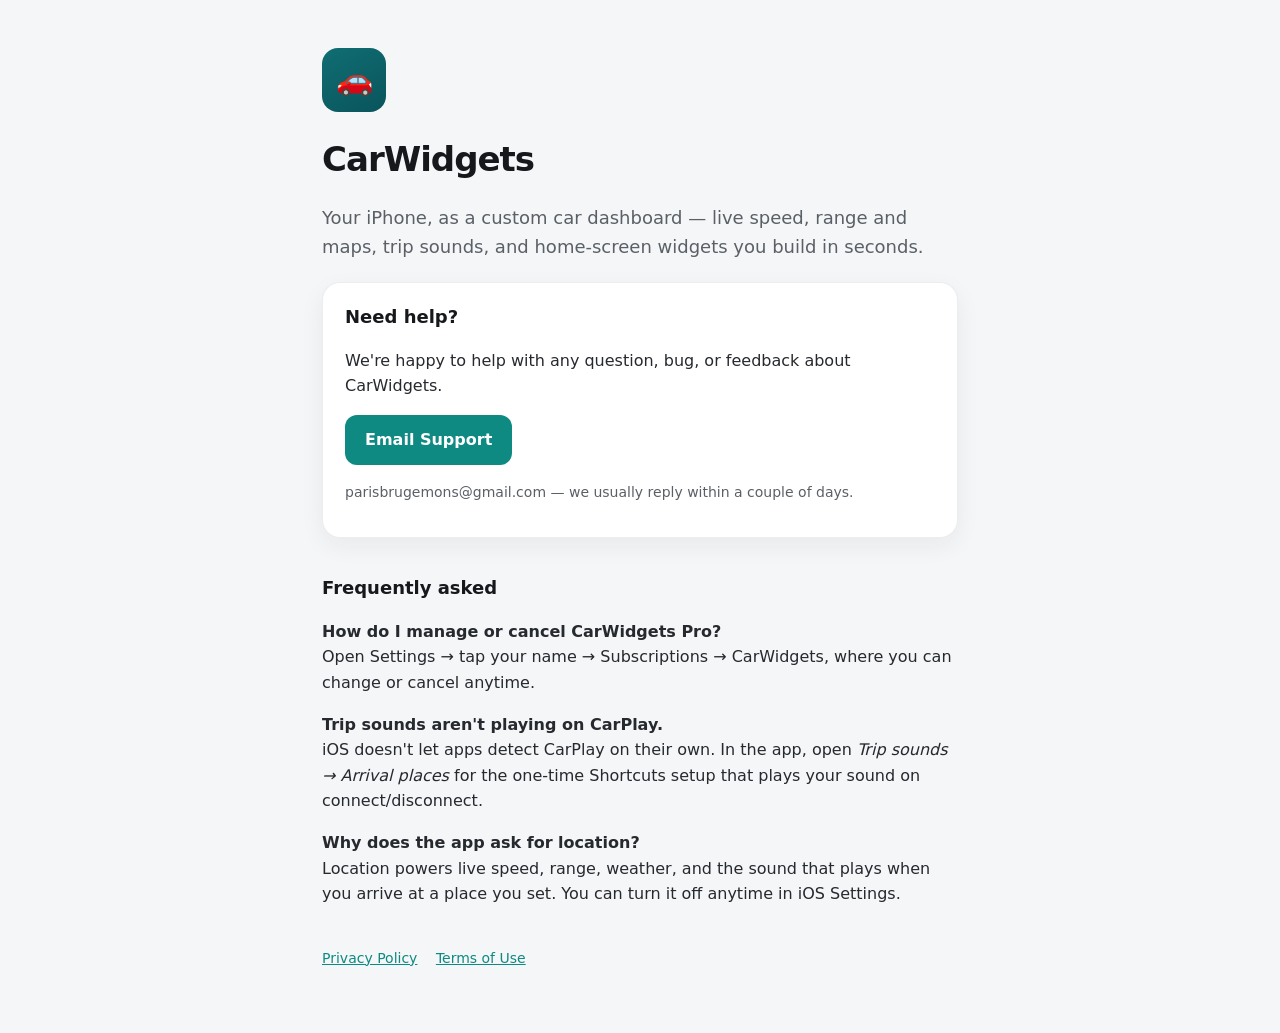
==== index.html @ 7dd518ec "CarWidgets support, privacy & terms pages" ====
<!doctype html>
<html lang="en">
<head>
<meta charset="utf-8">
<meta name="viewport" content="width=device-width, initial-scale=1">
<title>CarWidgets — Support</title>
<style>
  :root { --accent:#0E8A82; --ink:#16181C; --muted:#5b6066; --bg:#f4f6f7; }
  * { box-sizing:border-box; }
  body { margin:0; font:16px/1.6 -apple-system,BlinkMacSystemFont,"SF Pro Text",system-ui,sans-serif; color:var(--ink); background:var(--bg); }
  .wrap { max-width:680px; margin:0 auto; padding:48px 22px 64px; }
  .badge { width:64px;height:64px;border-radius:16px;background:linear-gradient(150deg,#0F6E72,#0A545C);display:flex;align-items:center;justify-content:center;color:#46E6B6;font-size:30px;margin-bottom:20px; }
  h1 { font-size:34px; letter-spacing:-1px; margin:.2em 0; }
  h2 { font-size:18px; margin-top:2em; }
  p { color:#26292e; }
  .lead { font-size:18px; color:var(--muted); }
  a { color:var(--accent); }
  .card { background:#fff; border:1px solid rgba(20,28,32,.08); border-radius:18px; padding:20px 22px; margin:20px 0; box-shadow:0 8px 24px rgba(28,40,48,.06); }
  .btn { display:inline-block; background:var(--accent); color:#fff; text-decoration:none; padding:12px 20px; border-radius:12px; font-weight:600; }
  footer { margin-top:40px; font-size:14px; color:var(--muted); }
  footer a { margin-right:14px; }
</style>
</head>
<body>
  <div class="wrap">
    <div class="badge">🚗</div>
    <h1>CarWidgets</h1>
    <p class="lead">Your iPhone, as a custom car dashboard — live speed, range and maps, trip sounds, and home-screen widgets you build in seconds.</p>

    <div class="card">
      <h2 style="margin-top:0">Need help?</h2>
      <p>We're happy to help with any question, bug, or feedback about CarWidgets.</p>
      <p><a class="btn" href="mailto:parisbrugemons@gmail.com">Email Support</a></p>
      <p style="color:var(--muted);font-size:14px">parisbrugemons@gmail.com — we usually reply within a couple of days.</p>
    </div>

    <h2>Frequently asked</h2>
    <p><strong>How do I manage or cancel CarWidgets Pro?</strong><br>
    Open Settings → tap your name → Subscriptions → CarWidgets, where you can change or cancel anytime.</p>
    <p><strong>Trip sounds aren't playing on CarPlay.</strong><br>
    iOS doesn't let apps detect CarPlay on their own. In the app, open <em>Trip sounds → Arrival places</em> for the one-time Shortcuts setup that plays your sound on connect/disconnect.</p>
    <p><strong>Why does the app ask for location?</strong><br>
    Location powers live speed, range, weather, and the sound that plays when you arrive at a place you set. You can turn it off anytime in iOS Settings.</p>

    <footer>
      <a href="privacy.html">Privacy Policy</a>
      <a href="terms.html">Terms of Use</a>
    </footer>
  </div>
</body>
</html>
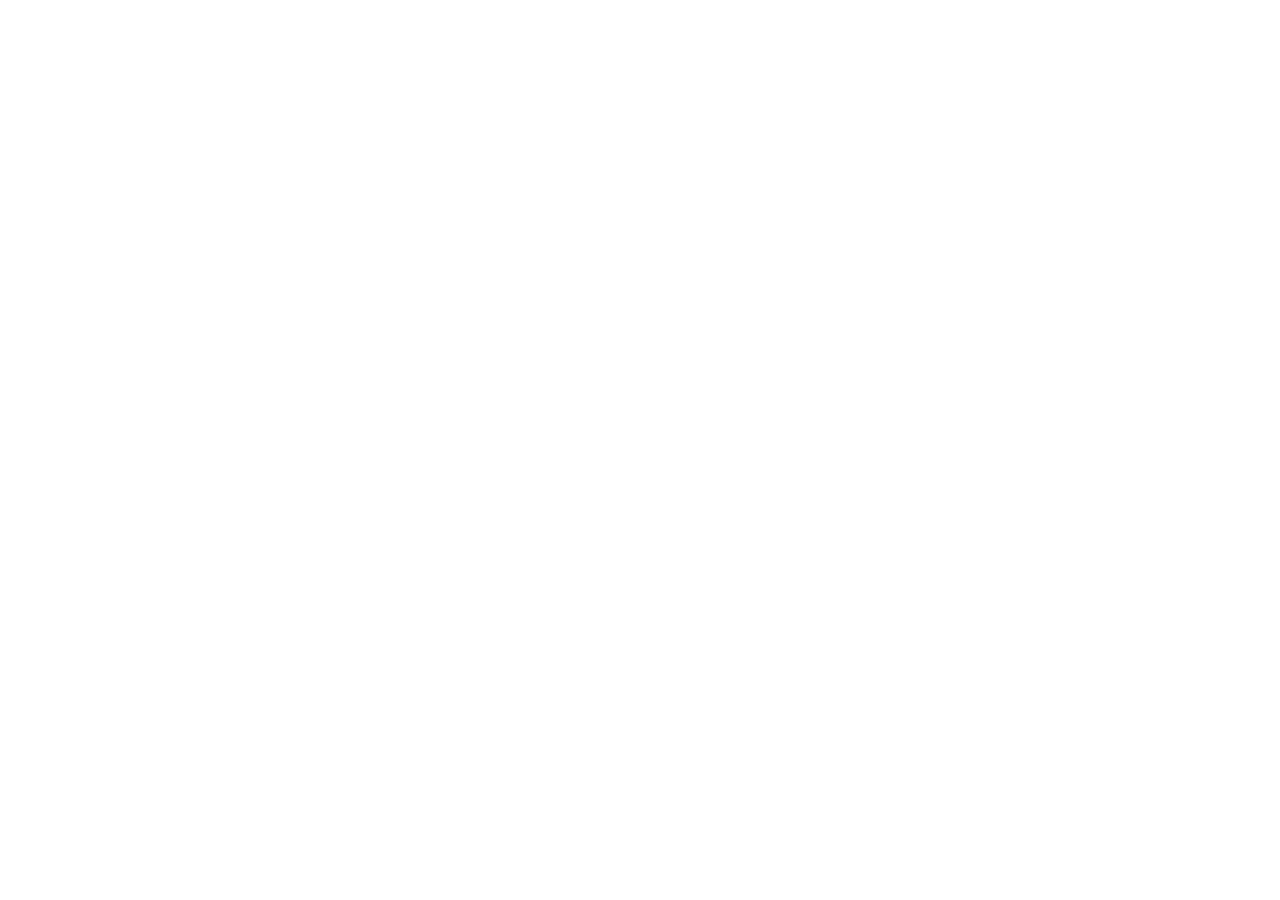
==== commit af521cc0: "Forward legacy website and legal links to new product hosts" ====
--- a/index.html
+++ b/index.html
@@ -1,51 +1,32 @@
 <!doctype html>
 <html lang="en">
 <head>
-<meta charset="utf-8">
-<meta name="viewport" content="width=device-width, initial-scale=1">
-<title>CarWidgets — Support</title>
-<style>
-  :root { --accent:#0E8A82; --ink:#16181C; --muted:#5b6066; --bg:#f4f6f7; }
-  * { box-sizing:border-box; }
-  body { margin:0; font:16px/1.6 -apple-system,BlinkMacSystemFont,"SF Pro Text",system-ui,sans-serif; color:var(--ink); background:var(--bg); }
-  .wrap { max-width:680px; margin:0 auto; padding:48px 22px 64px; }
-  .badge { width:64px;height:64px;border-radius:16px;background:linear-gradient(150deg,#0F6E72,#0A545C);display:flex;align-items:center;justify-content:center;color:#46E6B6;font-size:30px;margin-bottom:20px; }
-  h1 { font-size:34px; letter-spacing:-1px; margin:.2em 0; }
-  h2 { font-size:18px; margin-top:2em; }
-  p { color:#26292e; }
-  .lead { font-size:18px; color:var(--muted); }
-  a { color:var(--accent); }
-  .card { background:#fff; border:1px solid rgba(20,28,32,.08); border-radius:18px; padding:20px 22px; margin:20px 0; box-shadow:0 8px 24px rgba(28,40,48,.06); }
-  .btn { display:inline-block; background:var(--accent); color:#fff; text-decoration:none; padding:12px 20px; border-radius:12px; font-weight:600; }
-  footer { margin-top:40px; font-size:14px; color:var(--muted); }
-  footer a { margin-right:14px; }
-</style>
+  <meta charset="utf-8">
+  <meta name="viewport" content="width=device-width, initial-scale=1">
+  <title>CarWidgets has moved</title>
+  <meta http-equiv="refresh" content="0; url=https://advenostudio-carwidgets.pages.dev/">
+  <link rel="canonical" href="https://advenostudio-carwidgets.pages.dev/">
+  <style>
+    :root { color-scheme: light; font-family: -apple-system, BlinkMacSystemFont, "Segoe UI", Helvetica, Arial, sans-serif; color: #182322; background: #f6f7f3; }
+    * { box-sizing: border-box; }
+    body { min-height: 100svh; margin: 0; display: grid; place-items: center; padding: 32px 22px; }
+    main { width: min(100%, 640px); }
+    .eyebrow { margin: 0 0 20px; color: #45605b; font-size: 12px; font-weight: 600; letter-spacing: .12em; }
+    h1 { margin: 0 0 20px; font-size: clamp(32px, 6vw, 48px); line-height: 1.1; font-weight: 600; letter-spacing: -.025em; }
+    p { max-width: 52ch; font-size: 17px; line-height: 1.65; }
+    a { color: #0e5147; text-underline-offset: .22em; overflow-wrap: anywhere; }
+    a:focus-visible { outline: 3px solid #0e5147; outline-offset: 6px; }
+    .continue { display: inline-block; margin-top: 12px; font-weight: 600; }
+    .address { margin-top: 12px; color: #45605b; font-size: 14px; overflow-wrap: anywhere; }
+  </style>
 </head>
 <body>
-  <div class="wrap">
-    <div class="badge">🚗</div>
-    <h1>CarWidgets</h1>
-    <p class="lead">Your iPhone, as a custom car dashboard — live speed, range and maps, trip sounds, and home-screen widgets you build in seconds.</p>
-
-    <div class="card">
-      <h2 style="margin-top:0">Need help?</h2>
-      <p>We're happy to help with any question, bug, or feedback about CarWidgets.</p>
-      <p><a class="btn" href="mailto:parisbrugemons@gmail.com">Email Support</a></p>
-      <p style="color:var(--muted);font-size:14px">parisbrugemons@gmail.com — we usually reply within a couple of days.</p>
-    </div>
-
-    <h2>Frequently asked</h2>
-    <p><strong>How do I manage or cancel CarWidgets Pro?</strong><br>
-    Open Settings → tap your name → Subscriptions → CarWidgets, where you can change or cancel anytime.</p>
-    <p><strong>Trip sounds aren't playing on CarPlay.</strong><br>
-    iOS doesn't let apps detect CarPlay on their own. In the app, open <em>Trip sounds → Arrival places</em> for the one-time Shortcuts setup that plays your sound on connect/disconnect.</p>
-    <p><strong>Why does the app ask for location?</strong><br>
-    Location powers live speed, range, weather, and the sound that plays when you arrive at a place you set. You can turn it off anytime in iOS Settings.</p>
-
-    <footer>
-      <a href="privacy.html">Privacy Policy</a>
-      <a href="terms.html">Terms of Use</a>
-    </footer>
-  </div>
+  <main>
+    <p class="eyebrow">NEW WEBSITE</p>
+    <h1>We have a new address.</h1>
+    <p>This page redirects to our new website. If it does not open, follow the link below.</p>
+    <a class="continue" href="https://advenostudio-carwidgets.pages.dev/">Continue to CarWidgets <span aria-hidden="true">↗</span></a>
+    <p class="address">https://advenostudio-carwidgets.pages.dev/</p>
+  </main>
 </body>
 </html>
